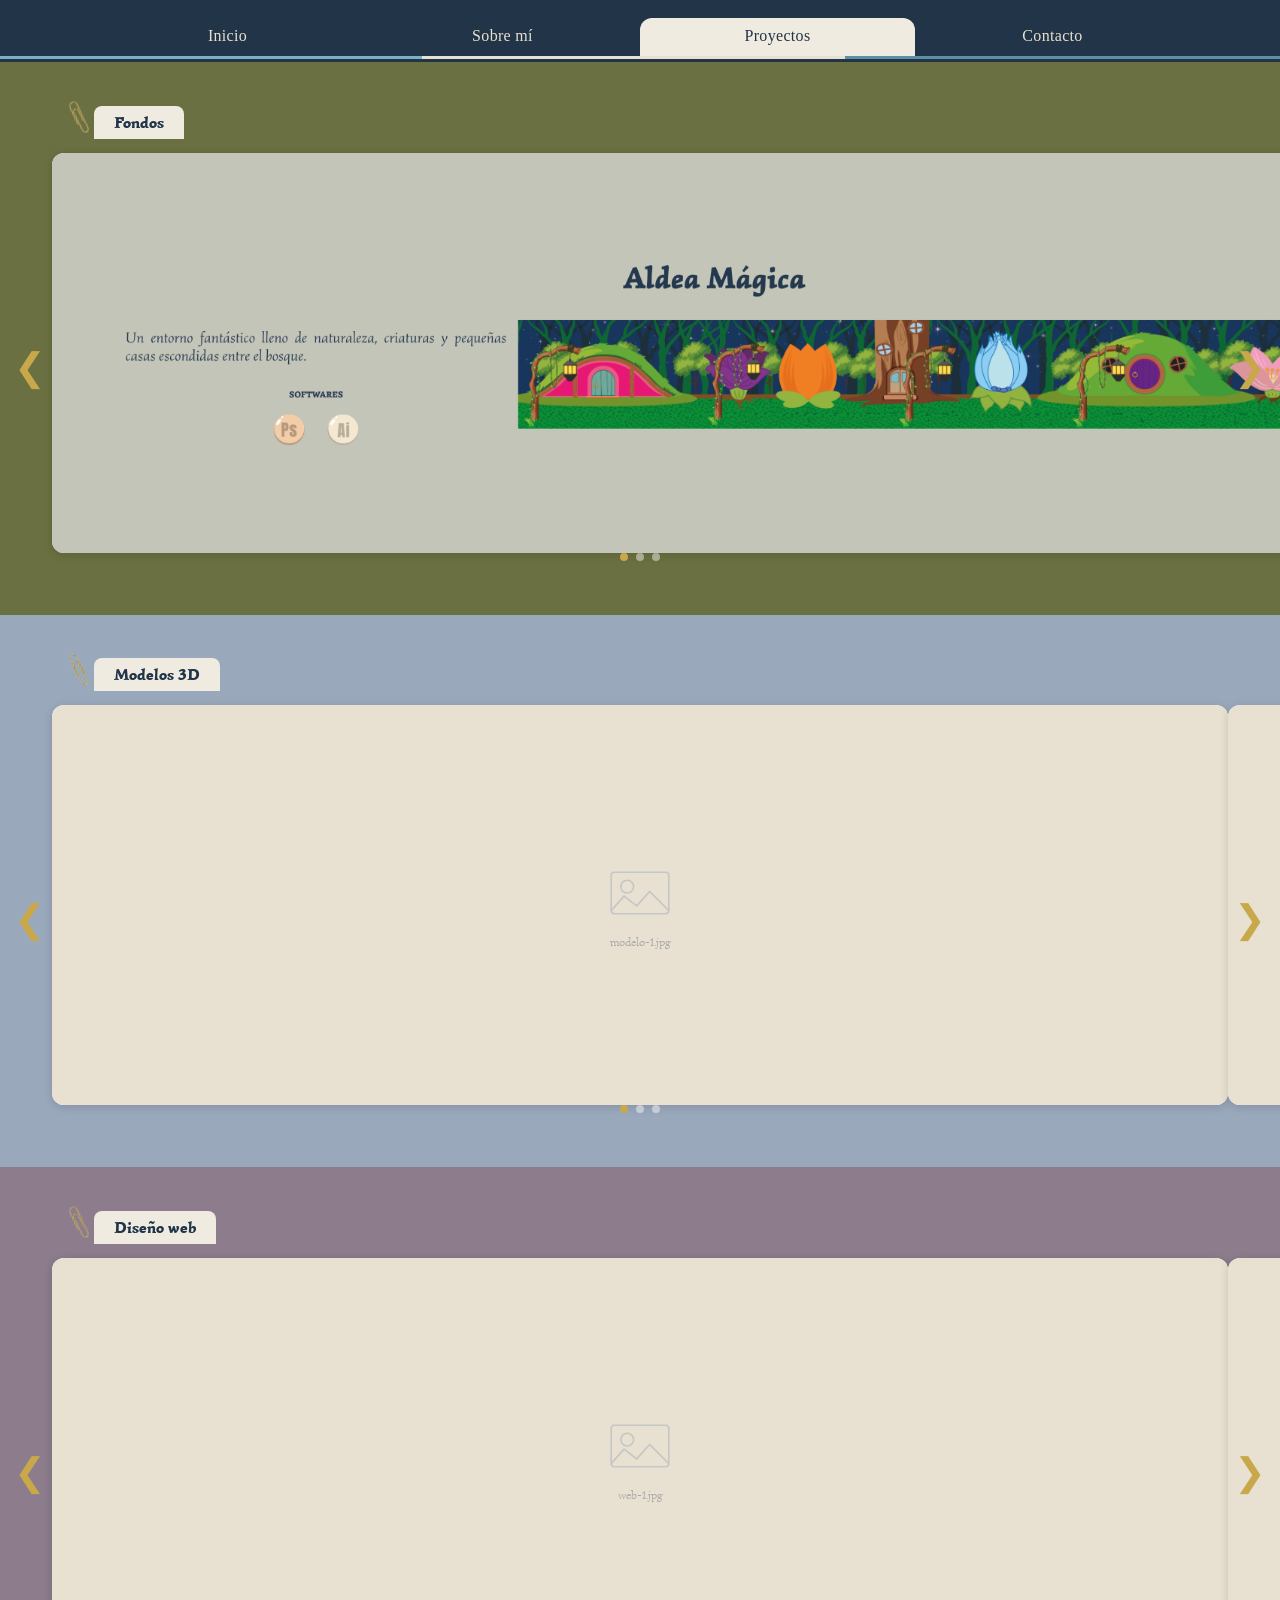
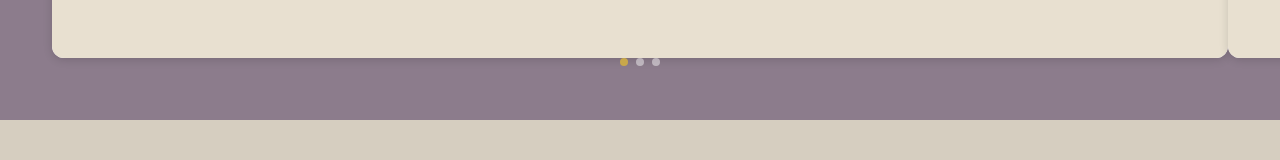
==== proyectos.html @ 46df9095 "portafolio" ====
<!DOCTYPE html>
<html lang="es">

<head>
  <meta charset="UTF-8" />
  <meta name="viewport" content="width=device-width, initial-scale=1.0" />
  <meta name="description" content="Proyectos – Laura Delgado, portafolio multimedia" />
  <title>Proyectos — Portafolio Laura Delgado</title>
  <link rel="stylesheet" href="css/style.css" />
</head>

<body>

  <!-- ====================================================
       NAVEGACIÓN
  ==================================================== -->
  <nav class="site-nav" role="navigation" aria-label="Navegación principal">
    <div class="nav-inner">
      <a href="index.html" class="nav-tab">Inicio</a>
      <a href="sobre-mi.html" class="nav-tab">Sobre mí</a>
      <a href="proyectos.html" class="nav-tab">Proyectos</a>
      <a href="contacto.html" class="nav-tab">Contacto</a>
    </div>
  </nav>
  <div class="nav-underline" aria-hidden="true"></div>

  <!-- ====================================================
       PÁGINA: PROYECTOS
       Wireframe: tres secciones en franjas de color
       (olive / slate / mauve), cada una con carrusel
       de imágenes y botones ❮ ❯ dorados
  ==================================================== -->
  <main class="proyectos-wrapper" aria-label="Proyectos">

    <!-- ════════════════════════════════
         SECCIÓN 1: FONDOS (olive)
    ════════════════════════════════ -->
    <section class="proj-section sec-fondos" aria-labelledby="cat-fondos">

      <div class="proj-header">
        <img src="Imagenes/clip.png" class="proj-clip" alt="" aria-hidden="true">
        <h2 id="cat-fondos" class="proj-tab-label">Fondos</h2>
      </div>

      <!-- Carrusel -->
      <div class="carousel-wrap" data-carousel="fondos" aria-label="Carrusel de fondos">

        <button class="btn-carousel btn-prev" aria-label="Imagen anterior en Fondos">❮</button>

        <div class="carousel-track">
          <!--
            ╔══════════════════════════════════════════════════╗
            ║  REEMPLAZAR IMÁGENES — SECCIÓN FONDOS           ║
            ║  Sustituye cada div.img-placeholder por:        ║
            ║  <img src="img/fondos/fondo-1.jpg"              ║
            ║       alt="Descripción del fondo" />            ║
            ║  Puedes añadir o quitar tarjetas según          ║
            ║  la cantidad de imágenes que tengas.            ║
            ╚══════════════════════════════════════════════════╝
          -->
          <div class="proj-card">
            <img src="Imagenes/fondo1.png" alt="Fondo proyecto 1">
          </div>

          <div class="proj-card">
            <img src="Imagenes/fondo2.png" alt="Fondo proyecto 1">
          </div>

          <div class="proj-card">
            <img src="Imagenes/fondo3.png" alt="Fondo proyecto 1">
          </div>

        </div>

        <button class="btn-carousel btn-next" aria-label="Imagen siguiente en Fondos">❯</button>

        <!-- Puntos indicadores (generados por JS) -->
        <div class="carousel-dots" aria-hidden="true"></div>

      </div>
    </section>

    <!-- ════════════════════════════════
         SECCIÓN 2: MODELOS 3D (slate)
    ════════════════════════════════ -->
    <section class="proj-section sec-modelos" aria-labelledby="cat-modelos">

      <div class="proj-header">
        <img src="Imagenes/clip.png" class="proj-clip" alt="" aria-hidden="true">
        <h2 id="cat-modelos" class="proj-tab-label">Modelos 3D</h2>
      </div>

      <div class="carousel-wrap" data-carousel="modelos" aria-label="Carrusel de modelos 3D">

        <button class="btn-carousel btn-prev" aria-label="Imagen anterior en Modelos 3D">❮</button>

        <div class="carousel-track">
          <!--
            ╔══════════════════════════════════════════════════╗
            ║  REEMPLAZAR IMÁGENES — SECCIÓN MODELOS 3D       ║
            ║  <img src="img/modelos/modelo-1.jpg"            ║
            ║       alt="Modelo 3D 1" />                      ║
            ╚══════════════════════════════════════════════════╝
          -->
          <div class="proj-card">
            <div class="img-placeholder">
              <svg viewBox="0 0 80 60" fill="none">
                <rect x="4" y="4" width="72" height="52" rx="4" stroke="#9aabb8" stroke-width="2" />
                <circle cx="24" cy="22" r="8" stroke="#9aabb8" stroke-width="2" />
                <path d="M4 52 L20 34 L36 46 L52 28 L76 52" stroke="#9aabb8" stroke-width="2" fill="none" />
              </svg>
              <span>modelo-1.jpg</span>
            </div>
          </div>

          <div class="proj-card">
            <div class="img-placeholder">
              <svg viewBox="0 0 80 60" fill="none">
                <rect x="4" y="4" width="72" height="52" rx="4" stroke="#9aabb8" stroke-width="2" />
                <circle cx="24" cy="22" r="8" stroke="#9aabb8" stroke-width="2" />
                <path d="M4 52 L20 34 L36 46 L52 28 L76 52" stroke="#9aabb8" stroke-width="2" fill="none" />
              </svg>
              <span>modelo-2.jpg</span>
            </div>
          </div>

          <div class="proj-card">
            <div class="img-placeholder">
              <svg viewBox="0 0 80 60" fill="none">
                <rect x="4" y="4" width="72" height="52" rx="4" stroke="#9aabb8" stroke-width="2" />
                <circle cx="24" cy="22" r="8" stroke="#9aabb8" stroke-width="2" />
                <path d="M4 52 L20 34 L36 46 L52 28 L76 52" stroke="#9aabb8" stroke-width="2" fill="none" />
              </svg>
              <span>modelo-3.jpg</span>
            </div>
          </div>
        </div>

        <button class="btn-carousel btn-next" aria-label="Imagen siguiente en Modelos 3D">❯</button>
        <div class="carousel-dots" aria-hidden="true"></div>

      </div>
    </section>

    <!-- ════════════════════════════════
         SECCIÓN 3: DISEÑO WEB (mauve)
    ════════════════════════════════ -->
    <section class="proj-section sec-disenio" aria-labelledby="cat-disenio">

      <div class="proj-header">
        <img src="Imagenes/clip.png" class="proj-clip" alt="" aria-hidden="true">
        <h2 id="cat-disenio" class="proj-tab-label">Diseño web</h2>
      </div>

      <div class="carousel-wrap" data-carousel="disenio" aria-label="Carrusel de diseño web">

        <button class="btn-carousel btn-prev" aria-label="Imagen anterior en Diseño web">❮</button>

        <div class="carousel-track">
          <!--
            ╔══════════════════════════════════════════════════╗
            ║  REEMPLAZAR IMÁGENES — SECCIÓN DISEÑO WEB       ║
            ║  <img src="img/disenio/web-1.jpg"               ║
            ║       alt="Proyecto web 1" />                   ║
            ╚══════════════════════════════════════════════════╝
          -->
          <div class="proj-card">
            <div class="img-placeholder">
              <svg viewBox="0 0 80 60" fill="none">
                <rect x="4" y="4" width="72" height="52" rx="4" stroke="#9aabb8" stroke-width="2" />
                <circle cx="24" cy="22" r="8" stroke="#9aabb8" stroke-width="2" />
                <path d="M4 52 L20 34 L36 46 L52 28 L76 52" stroke="#9aabb8" stroke-width="2" fill="none" />
              </svg>
              <span>web-1.jpg</span>
            </div>
          </div>

          <div class="proj-card">
            <div class="img-placeholder">
              <svg viewBox="0 0 80 60" fill="none">
                <rect x="4" y="4" width="72" height="52" rx="4" stroke="#9aabb8" stroke-width="2" />
                <circle cx="24" cy="22" r="8" stroke="#9aabb8" stroke-width="2" />
                <path d="M4 52 L20 34 L36 46 L52 28 L76 52" stroke="#9aabb8" stroke-width="2" fill="none" />
              </svg>
              <span>web-2.jpg</span>
            </div>
          </div>

          <div class="proj-card">
            <div class="img-placeholder">
              <svg viewBox="0 0 80 60" fill="none">
                <rect x="4" y="4" width="72" height="52" rx="4" stroke="#9aabb8" stroke-width="2" />
                <circle cx="24" cy="22" r="8" stroke="#9aabb8" stroke-width="2" />
                <path d="M4 52 L20 34 L36 46 L52 28 L76 52" stroke="#9aabb8" stroke-width="2" fill="none" />
              </svg>
              <span>web-3.jpg</span>
            </div>
          </div>
        </div>

        <button class="btn-carousel btn-next" aria-label="Imagen siguiente en Diseño web">❯</button>
        <div class="carousel-dots" aria-hidden="true"></div>

      </div>
    </section>

  </main>

  <script src="js/main.js"></script>
</body>

</html>
---- css/style.css ----
/* ============================================================
   PORTAFOLIO LAURA DELGADO — style.css
   Paleta: azul marino, teal, crema, olive, slate, mauve, dorado
   Tipografías: Pacifico (display/script) + Simonetta (body)
   ============================================================ */

/* ── GOOGLE FONTS ── */
@import url('https://fonts.googleapis.com/css2?family=Pacifico&family=Simonetta:ital,wght@0,400;0,900;1,400&family=Caveat:wght@600;700&display=swap');


@font-face {
  font-family: 'Adamd';
  src: url('../fonts/Adamd.ttf') format('truetype');
}


/* ── VARIABLES ── */
:root {
  /* Colores principales */
  --navy: #213448;
  --navy-mid: #22345a;
  --teal: #5e8fa3;
  --teal-light: #7aafc3;
  --teal-dark: #3d6e85;
  --cream: #e8e0d0;
  --cream-light: #f0ebe0;
  --beige: #d6cec0;
  --gray-card: #c8c2b8;
  --gray-note: #b0aaa0;

  /* Colores de secciones proyectos */
  --olive: #6b7042;
  --olive-mid: #7a7f50;
  --slate: #8090a8;
  --slate-light: #a8b4c4;
  --slate-bg: #9aa8bc;
  --mauve: #7a6878;
  --mauve-light: #a090a0;
  --mauve-bg: #8c7c8c;

  /* Acento dorado */
  --gold: #c8a84b;
  --gold-light: #dfc060;

  /* Tipografías */
  --font-title: 'Adamd';
  --font-body: 'Simonetta';

  /* Radios y sombras */
  --r-lg: 18px;
  --r-md: 12px;
  --r-sm: 8px;
  --shadow: 0 4px 24px rgba(0, 0, 0, .20);
  --shadow-sm: 0 2px 10px rgba(0, 0, 0, .14);
}

/* ── RESET ── */
*,
*::before,
*::after {
  box-sizing: border-box;
  margin: 0;
  padding: 0;
}

html {
  scroll-behavior: smooth;
}

body {
  font-family: var(--font-body);
  background: var(--navy);
  min-height: 100vh;
  color: var(--navy);
}

/* ── UTILIDADES ── */
.visually-hidden {
  position: absolute;
  width: 1px;
  height: 1px;
  overflow: hidden;
  clip: rect(0, 0, 0, 0);
  white-space: nowrap;
}

/* ============================================================
   BARRA DE NAVEGACIÓN — TABS DE CARPETA
   Presente en todas las páginas
   ============================================================ */
.site-nav {
  position: fixed;
  top: 0;
  left: 0;
  right: 0;
  z-index: 200;
  background: var(--navy);
  height: 56px;
  display: flex;
  align-items: flex-end;
  padding: 0 12px;
}

/* Contenedor de tabs centrado */
.nav-inner {
  width: 100%;
  max-width: 1100px;
  margin: 0 auto;
  display: flex;
  align-items: flex-end;
  height: 100%;
}

/* Cada tab */
.nav-tab {
  font-family: var(--font-title);
  font-size: 1rem;
  text-decoration: none;
  color: var(--cream);
  padding: 9px 26px 11px;
  border-radius: var(--r-md) var(--r-md) 0 0;
  background: transparent;
  transition: background .22s, color .22s;
  letter-spacing: .02em;
  white-space: nowrap;
  flex: 1;
  text-align: center;
  display: block;
}

.nav-tab:hover,
.nav-tab.active {
  background: var(--cream-light);
  color: var(--navy);
}

/* Línea decorativa bajo nav (efecto carpeta) */
.nav-underline {
  position: fixed;
  top: 56px;
  left: 0;
  right: 0;
  height: 3px;
  background: linear-gradient(90deg, var(--teal-light) 33%, var(--cream) 33% 66%, var(--teal) 66%);
  z-index: 199;
}

/* ============================================================
   WRAPPER GENERAL DE PÁGINA
   ============================================================ */
.page-wrapper {
  margin-top: 62px;
  /* nav + underline */
  min-height: calc(100vh - 62px);
  padding: 24px 16px 48px;
}

/* ============================================================
   PLACEHOLDERS DE IMAGEN (reutilizable en todo el sitio)
   ============================================================ */
.img-placeholder {
  background: var(--cream);
  display: flex;
  flex-direction: column;
  align-items: center;
  justify-content: center;
  gap: 10px;
  color: var(--teal-dark);
  font-family: var(--font-body);
  font-size: .75rem;
  text-align: center;
  padding: 12px;
  width: 100%;
  height: 100%;
}

.img-placeholder svg {
  width: 64px;
  height: 64px;
  opacity: .45;
}

.img-placeholder span {
  color: #aaa;
  font-size: .72rem;
}

/* ============================================================
   PÁGINA: INICIO  (index.html)
   ============================================================ */
.inicio-wrapper {
  background: var(--navy);
  display: flex;
  align-items: center;
  justify-content: center;
  padding: 24px 16px 48px;
}

.inicio-card {
  background: #213448;
  border: 3px #213448;
  border-top: none;
  border-radius: 0 0 var(--r-lg) var(--r-lg);
  width: 100%;
  max-width: 1000px;
  min-height: 460px;
  position: relative;
  display: flex;
  flex-direction: column;
  align-items: center;
  justify-content: center;
  padding: 64px 40px 64px;
  overflow: hidden;
}

/* Título principal "Portafolio" */
.inicio-title {
  font-family: var(--font-title);
  font-size: clamp(3.6rem, 10vw, 8rem);
  color: var(--cream);
  text-align: center;
  line-height: 1.05;
  position: relative;
  z-index: 2;
}

.inicio-subtitle {
  font-family: var(--font-body);
  font-weight: 900;
  font-size: clamp(.95rem, 2vw, 1.4rem);
  color: var(--cream);
  letter-spacing: .1em;
  margin-top: 16px;
  position: relative;
  z-index: 2;
}

/* Sello de correo "2026" */
.stamp {
    background: url("../Imagenes/sello.png") center/contain no-repeat;
    width: 120px;
    height: 120px;
    color: transparent;
    transform: translateX(150px);
}

/* Iconos decorativos flotantes en INICIO */
.deco{
    position:absolute;
    pointer-events:none;
    opacity:.75;
}

.deco1{
    top:13%;
    left:7%;
    width:90px;
}

.deco2{
    top:10%;
    left:44%;
    width:90px;
}

.deco3{
    top:10%;
    right:8%;
    width:90px;
}

.deco4{
    bottom:26%;
    left:6%;
    width:90px;
}

.deco5{
    bottom:16%;
    left:10%;
    width:90px;
}

.deco6{
    bottom:16%;
    left:64%;
    width:90px;
}

/* ============================================================
   PÁGINA: SOBRE MÍ  (sobre-mi.html)
   ============================================================ */
.sobre-mi-wrapper {
  background: var(--teal);
  min-height: calc(100vh - 62px);
  padding: 24px 16px 48px;
  margin-top: 62px;
}

.sobre-inner {
  max-width: 920px;
  margin: 0 auto;
  display: flex;
  flex-direction: column;
  gap: 22px;
}

/* -- Tarjeta Bio -- */
.bio-card {
  background: var(--gray-card);
  min-height: 400px;
  border-radius: var(--r-lg);
  padding: 30px 32px 30px;
  position: relative;
  display: grid;
  grid-template-columns: 1fr auto;
  gap: 28px;
  align-items: center;
  box-shadow: var(--shadow-sm);
}

.bio-clip {
  position: absolute;
  top: -20px;
  left: 10px;
  width: 50px;
  height: auto;
  transform: rotate(-12deg);
  z-index: 2;
}

.bio-text h1 {
  font-family: var(--font-body);
  text-align: center;
  font-weight: 400;
  font-size: clamp(1.6rem, 4vw, 2.2rem);
  color: var(--navy);
  line-height: 1.25;
}

.bio-text h1 .name-script {
  font-family: var(--font-title);
  font-size: clamp(1.9rem, 5vw, 2.8rem);
}

.bio-text p {
  margin-top: 14px;
  font-size: clamp(.85rem, 1.4vw, .96rem);
  line-height: 1.7;
  color: var(--navy);
}

/* Polaroid foto */
.polaroid-wrap {
  position: relative;
  display: inline-block;
}

.polaroid {
  background: #fff;
  padding: 10px 10px 34px;
  box-shadow: var(--shadow);
  transform: rotate(3deg);
  border-radius: 2px;
  width: 160px;
}

.polaroid .photo-box {
  width: 140px;
  height: 168px;
  overflow: hidden;
  background: var(--beige);
}

.polaroid .photo-box img {
  width: 100%;
  height: 100%;
  object-fit: cover;
  display: block;
}

/* Clip dorado sobre polaroid */
.polaroid-clip {
  position: absolute;
  top: -20px;
  right: -6px;
  width: 34px;
  transform: rotate(15deg);
  z-index: 10;
}

/* -- Tarjeta Herramientas -- */
.herram-card {
  background: var(--cream-light);
  border-radius: var(--r-lg);
  padding: 32px 28px 40px;
  position: relative;
  box-shadow: var(--shadow-sm);
  min-height: 400px;
}

.herram-clip{
  position: absolute;
  top: -20px;
  left: 10px;
  width: 50px;
  height: auto;
  transform: rotate(-12deg);
  z-index: 2;
}

.herram-title {
  font-family: var(--font-title);
  font-size: clamp(2rem, 5vw, 3rem);
  color: var(--navy);
  text-align: center;
  margin-bottom: 24px;
}

.tools-grid-img{
  width: 100%;
  max-width: 600px; /* ajusta según tu diseño */
  height: auto;
  display: block;
  margin: 0 auto;
}

/* Decoraciones flotantes sobre-mi */
.sobre-deco {
  position: absolute;
  pointer-events: none;
  font-size: 1rem;
}

/* ============================================================
   PÁGINA: PROYECTOS  (proyectos.html)
   ============================================================ */
.proyectos-wrapper {
  background: var(--beige);
  min-height: calc(100vh - 62px);
  margin-top: 62px;
  padding-bottom: 40px;
}

/* Cada sección de categoría */
.proj-section {
  padding-bottom: 20px;
  padding-top: 20px;
}

/* Header de sección (con clip y etiqueta tab) */
.proj-header {
  display: flex;
  align-items: flex-end;
  gap: 0;
  padding: 16px 18px 0;
}

.proj-clip{
  width: 22px;
  height: auto;
  transform: rotate(-12deg);
  margin-left: 50px;
  margin-right: 4px;
  margin-bottom: 2px;
  display: inline-block;
}

.proj-tab-label {
  display: inline-block;
  background: var(--cream-light);
  font-family: var(--font-body);
  font-weight: 900;
  font-size: 1rem;
  color: var(--navy);
  padding: 5px 20px 6px;
  border-radius: var(--r-sm) var(--r-sm) 0 0;
}

/* Fondos: verde oliva */
.sec-fondos {
  background: var(--olive);
}

/* Modelos 3D: azul slate */
.sec-modelos {
  background: var(--slate-bg);
}

/* Diseño web: mauve */
.sec-disenio {
  background: var(--mauve-bg);
}

/* Carrusel */
.carousel-wrap {
  position: relative;
  padding: 14px 52px 24px;
  overflow: hidden;
}

.carousel-track {
  display: flex;
  gap: 0;
  transition: transform .4s cubic-bezier(.4, 0, .2, 1);
}

.proj-card {
  min-width: 100%;
  height: 400px;
  background: #fff;
  border-radius: var(--r-md);
  overflow: hidden;
  box-shadow: var(--shadow-sm);
  display: flex;
  align-items: center;
  justify-content: center;
  flex-shrink: 0;
}

.proj-card img {
  width: 100%;
  height: 100%;
  object-fit: cover;
  display: block;
}

/* Botones del carrusel */
.btn-carousel {
  position: absolute;
  top: 50%;
  transform: translateY(-50%);
  background: transparent;
  border: none;
  cursor: pointer;
  font-family: var(--font-title);
  font-size: 2.4rem;
  color: var(--gold);
  padding: 4px 8px;
  line-height: 1;
  z-index: 5;
  transition: transform .15s, color .15s;
}

.btn-carousel:hover {
  color: var(--gold-light);
  transform: translateY(-50%) scale(1.15);
}

.btn-prev {
  left: 6px;
}

.btn-next {
  right: 6px;
}

/* Puntos indicadores del carrusel */
.carousel-dots {
  display: flex;
  justify-content: center;
  gap: 8px;
  padding: 0 0 10px;
}

.dot {
  width: 8px;
  height: 8px;
  border-radius: 50%;
  background: rgba(255, 255, 255, .45);
  border: none;
  cursor: pointer;
  transition: background .2s;
  padding: 0;
}

.dot.active {
  background: var(--gold);
}

/* ============================================================
   PÁGINA: CONTACTO  (contacto.html)
   ============================================================ */
.contacto-wrapper {
  background: var(--teal);
  min-height: calc(100vh - 62px);
  margin-top: 62px;
  padding: 24px 16px 48px;
  display: flex;
  align-items: flex-start;
  justify-content: center;
}

.contact-outer {
  width: 100%;
  max-width: 960px;
}

/* Tarjeta principal (fondo gris claro, como papel) */
.contact-card {
  background: var(--gray-card);
  border-radius: var(--r-lg);
  padding: 32px 36px 40px;
  position: relative;
  box-shadow: var(--shadow);
  overflow: visible;
}


/* Fila iconos decorativos en header del card */
.contact-deco-row{
  display: flex;
  gap: 10px;
  align-items: center;
  justify-content: center;
}

.contact-icon{
  width: 40px;
  height: auto;
  display: block;
}

.contact-title {
  font-family: var(--font-title);
  font-size: clamp(1.8rem, 4vw, 2.8rem);
  color: var(--navy);
  text-align: center;
  margin-bottom: 30px;
}

/* Layout de dos columnas: info | form */
.contact-body {
  display: grid;
  grid-template-columns: 1fr 1.3fr;
  gap: 36px;
  align-items: start;
}

/* --- Info de contacto --- */
.contact-info {
  display: flex;
  flex-direction: column;
  gap: 28px;
}

.contact-info-row {
  display: flex;
  align-items: center;
  gap: 18px;
}

.contact-info-icon img {
  width: 60px;
  height: 60px;
  flex-shrink: 0;
  display: flex;
  align-items: center;
  justify-content: center;
}

.contact-info-icon svg {
  width: 44px;
  height: 44px;
}

.contact-info-text {
  font-family: var(--font-body);
  font-weight: 900;
  font-size: clamp(.88rem, 1.5vw, 1rem);
  color: var(--navy);
  word-break: break-all;
}

/* --- Formulario --- */
.contact-form {
  background: var(--teal-dark);
  border-radius: var(--r-md);
  padding: 24px 22px 28px;
  position: relative;
}

/* Puntos dorados del formulario */
.form-dot {
  position: absolute;
  width: 24px;
  height: 24px;
  background: radial-gradient(circle at 35% 35%, var(--gold-light), var(--gold));
  border-radius: 50%;
  box-shadow: 0 2px 8px rgba(0, 0, 0, .28);
}

.form-dot-tr {
  top: -12px;
  right: -10px;
}

.form-dot-bl {
  bottom: -12px;
  left: 24px;
}

.form-group {
  margin-bottom: 14px;
  display: flex;
  flex-direction: column;
  gap: 5px;
}

.form-group label {
  font-family: var(--font-body);
  font-weight: 900;
  font-size: .9rem;
  color: var(--navy);
}

.form-group input,
.form-group textarea {
  background: var(--cream-light);
  border: none;
  border-radius: var(--r-sm);
  padding: 9px 12px;
  font-family: var(--font-body);
  font-size: .9rem;
  color: var(--navy);
  outline: none;
  transition: box-shadow .2s;
  resize: none;
}

.form-group input:focus,
.form-group textarea:focus {
  box-shadow: 0 0 0 2px var(--gold);
}

.form-group textarea {
  height: 94px;
}

.btn-enviar{
  background: transparent;
  border: none;
  padding: 0;
  cursor: pointer;
  margin: 10px auto 0;
  display: block;
  transition: transform .2s ease;
}

.btn-enviar-img{
  width: 90px;
  height: auto;
  display: block;
}

.btn-enviar:hover{
  transform: scale(1.05);
}

/* ============================================================
   RESPONSIVE
   ============================================================ */
@media (max-width: 700px) {
  .nav-tab {
    font-size: .78rem;
    padding: 7px 8px 9px;
  }

  /* Sobre mí */
  .bio-card {
    grid-template-columns: 1fr;
  }

  .polaroid {
    margin: 0 auto;
    transform: rotate(1deg);
  }

  /* Contacto */
  .contact-body {
    grid-template-columns: 1fr;
  }

  .contact-card {
    padding: 28px 20px 32px;
  }

  /* Carrusel */
  .carousel-wrap {
    padding: 12px 40px 20px;
  }

  .proj-card {
    height: 200px;
  }
}

@media (max-width: 420px) {
  .inicio-title {
    font-size: 3rem;
  }

  .stamp {
    top: 16px;
    right: 12px;
  }

  .nav-tab {
    font-size: .7rem;
    padding: 6px 6px 8px;
  }
}

/* ============================================================
   ANIMACIÓN DE ENTRADA (fade-in al cargar página)
   ============================================================ */
@keyframes fadeInUp {
  from {
    opacity: 0;
    transform: translateY(18px);
  }

  to {
    opacity: 1;
    transform: translateY(0);
  }
}

.fade-in {
  animation: fadeInUp .5s ease both;
}

.fade-in-2 {
  animation: fadeInUp .5s .12s ease both;
}

.fade-in-3 {
  animation: fadeInUp .5s .24s ease both;
}
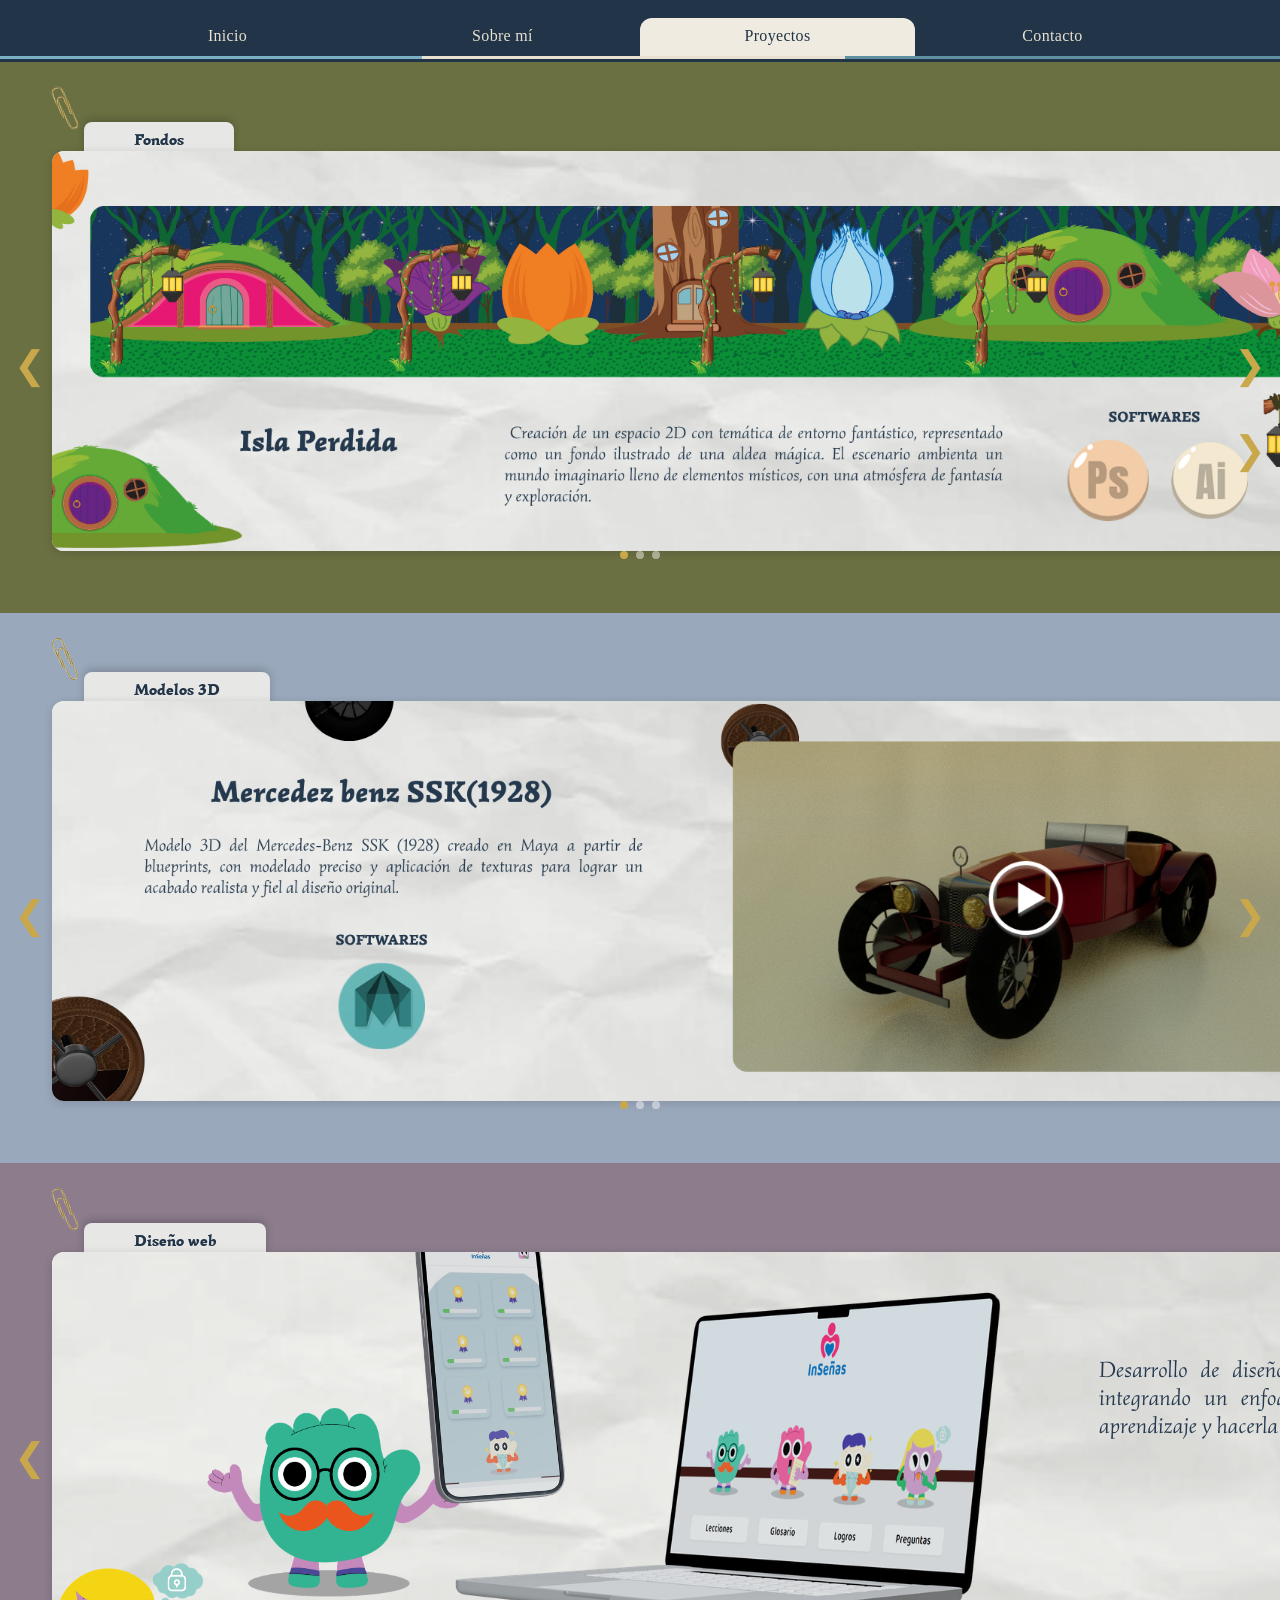
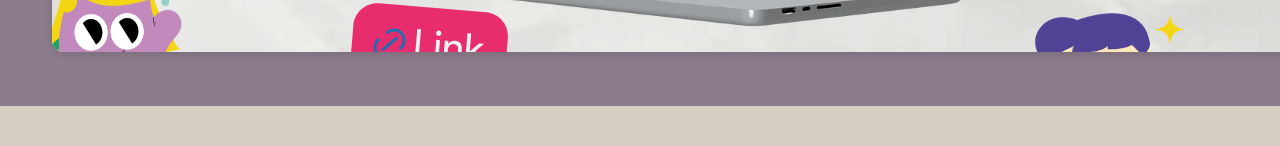
==== commit 486c149f: "portafolio" ====
--- a/proyectos.html
+++ b/proyectos.html
@@ -8,6 +8,7 @@
   <title>Proyectos — Portafolio Laura Delgado</title>
   <link rel="stylesheet" href="css/style.css" />
 </head>
+
 
 <body>
 
@@ -103,37 +104,18 @@
             ╚══════════════════════════════════════════════════╝
           -->
           <div class="proj-card">
-            <div class="img-placeholder">
-              <svg viewBox="0 0 80 60" fill="none">
-                <rect x="4" y="4" width="72" height="52" rx="4" stroke="#9aabb8" stroke-width="2" />
-                <circle cx="24" cy="22" r="8" stroke="#9aabb8" stroke-width="2" />
-                <path d="M4 52 L20 34 L36 46 L52 28 L76 52" stroke="#9aabb8" stroke-width="2" fill="none" />
-              </svg>
-              <span>modelo-1.jpg</span>
-            </div>
+            <img src="Imagenes/fondo4.png" alt="Fondo proyecto 1" data-video="videos/video1.mp4">
+          </div>
+
+
+          <div class="proj-card">
+            <img src="Imagenes/fondo5.png" alt="Fondo proyecto 1">
           </div>
 
           <div class="proj-card">
-            <div class="img-placeholder">
-              <svg viewBox="0 0 80 60" fill="none">
-                <rect x="4" y="4" width="72" height="52" rx="4" stroke="#9aabb8" stroke-width="2" />
-                <circle cx="24" cy="22" r="8" stroke="#9aabb8" stroke-width="2" />
-                <path d="M4 52 L20 34 L36 46 L52 28 L76 52" stroke="#9aabb8" stroke-width="2" fill="none" />
-              </svg>
-              <span>modelo-2.jpg</span>
-            </div>
+            <img src="Imagenes/fondo6.png" alt="Fondo proyecto 1">
           </div>
 
-          <div class="proj-card">
-            <div class="img-placeholder">
-              <svg viewBox="0 0 80 60" fill="none">
-                <rect x="4" y="4" width="72" height="52" rx="4" stroke="#9aabb8" stroke-width="2" />
-                <circle cx="24" cy="22" r="8" stroke="#9aabb8" stroke-width="2" />
-                <path d="M4 52 L20 34 L36 46 L52 28 L76 52" stroke="#9aabb8" stroke-width="2" fill="none" />
-              </svg>
-              <span>modelo-3.jpg</span>
-            </div>
-          </div>
         </div>
 
         <button class="btn-carousel btn-next" aria-label="Imagen siguiente en Modelos 3D">❯</button>
@@ -164,49 +146,52 @@
             ║       alt="Proyecto web 1" />                   ║
             ╚══════════════════════════════════════════════════╝
           -->
+
           <div class="proj-card">
-            <div class="img-placeholder">
-              <svg viewBox="0 0 80 60" fill="none">
-                <rect x="4" y="4" width="72" height="52" rx="4" stroke="#9aabb8" stroke-width="2" />
-                <circle cx="24" cy="22" r="8" stroke="#9aabb8" stroke-width="2" />
-                <path d="M4 52 L20 34 L36 46 L52 28 L76 52" stroke="#9aabb8" stroke-width="2" fill="none" />
-              </svg>
-              <span>web-1.jpg</span>
-            </div>
+            <a href="https://danielmontanoztm.github.io/aprendizajelsc/Index.html" target="_blank">
+              <img src="Imagenes/fondo7.png" alt="Fondo proyecto 1">
+            </a>
+          </div>
+
+
+          <div class="proj-card">
+            <img src="Imagenes/fondo5.png" alt="Fondo proyecto 1">
           </div>
 
           <div class="proj-card">
-            <div class="img-placeholder">
-              <svg viewBox="0 0 80 60" fill="none">
-                <rect x="4" y="4" width="72" height="52" rx="4" stroke="#9aabb8" stroke-width="2" />
-                <circle cx="24" cy="22" r="8" stroke="#9aabb8" stroke-width="2" />
-                <path d="M4 52 L20 34 L36 46 L52 28 L76 52" stroke="#9aabb8" stroke-width="2" fill="none" />
-              </svg>
-              <span>web-2.jpg</span>
-            </div>
+            <img src="Imagenes/fondo6.png" alt="Fondo proyecto 1">
           </div>
 
-          <div class="proj-card">
-            <div class="img-placeholder">
-              <svg viewBox="0 0 80 60" fill="none">
-                <rect x="4" y="4" width="72" height="52" rx="4" stroke="#9aabb8" stroke-width="2" />
-                <circle cx="24" cy="22" r="8" stroke="#9aabb8" stroke-width="2" />
-                <path d="M4 52 L20 34 L36 46 L52 28 L76 52" stroke="#9aabb8" stroke-width="2" fill="none" />
-              </svg>
-              <span>web-3.jpg</span>
-            </div>
-          </div>
         </div>
 
-        <button class="btn-carousel btn-next" aria-label="Imagen siguiente en Diseño web">❯</button>
-        <div class="carousel-dots" aria-hidden="true"></div>
+      </div>
+
+      <button class="btn-carousel btn-next" aria-label="Imagen siguiente en Diseño web">❯</button>
+      <div class="carousel-dots" aria-hidden="true"></div>
 
       </div>
     </section>
 
+
+
   </main>
 
+  <!-- 🔽 AQUÍ VA EL MODAL DEL VIDEO -->
+  <div id="videoModal" class="video-modal">
+    <div class="video-content">
+      <span class="close">&times;</span>
+
+      <video id="modalVideo" controls>
+        <source src="" type="video/mp4">
+      </video>
+
+    </div>
+  </div>
+
   <script src="js/main.js"></script>
+
+
+
 </body>
 
 </html>
--- a/css/style.css
+++ b/css/style.css
@@ -453,11 +453,11 @@
   display: flex;
   align-items: flex-end;
   gap: 0;
-  padding: 16px 18px 0;
+  padding: 1px 18px -10px;
 }
 
 .proj-clip{
-  width: 22px;
+  width: 30px;
   height: auto;
   transform: rotate(-12deg);
   margin-left: 50px;
@@ -468,13 +468,20 @@
 
 .proj-tab-label {
   display: inline-block;
-  background: var(--cream-light);
+  background: #e7e7e5;
   font-family: var(--font-body);
   font-weight: 900;
   font-size: 1rem;
-  color: var(--navy);
-  padding: 5px 20px 6px;
+  color: var(--cr);
+
+  padding: 6px 50px 7px;
   border-radius: var(--r-sm) var(--r-sm) 0 0;
+
+  box-shadow: 0 -3px 8px rgba(0,0,0,0.18);
+
+  transform: translateY(20px); /* ❌ quita el 2px */
+
+  border-bottom: none; /* ❌ elimina el borde gigante */
 }
 
 /* Fondos: verde oliva */
@@ -578,6 +585,33 @@
   background: var(--gold);
 }
 
+.video-modal {
+  position: fixed;
+  inset: 0;
+  background: rgba(0,0,0,0.85);
+
+  display: none;
+  justify-content: center;
+  align-items: center;
+
+  z-index: 99999;
+}
+
+.video-modal.show {
+  display: flex;
+}
+
+.video-content {
+  position: relative;
+  width: 70%;
+  max-width: 900px;
+}
+
+.video-content video {
+  width: 100%;
+  border-radius: 10px;
+}
+
 /* ============================================================
    PÁGINA: CONTACTO  (contacto.html)
    ============================================================ */
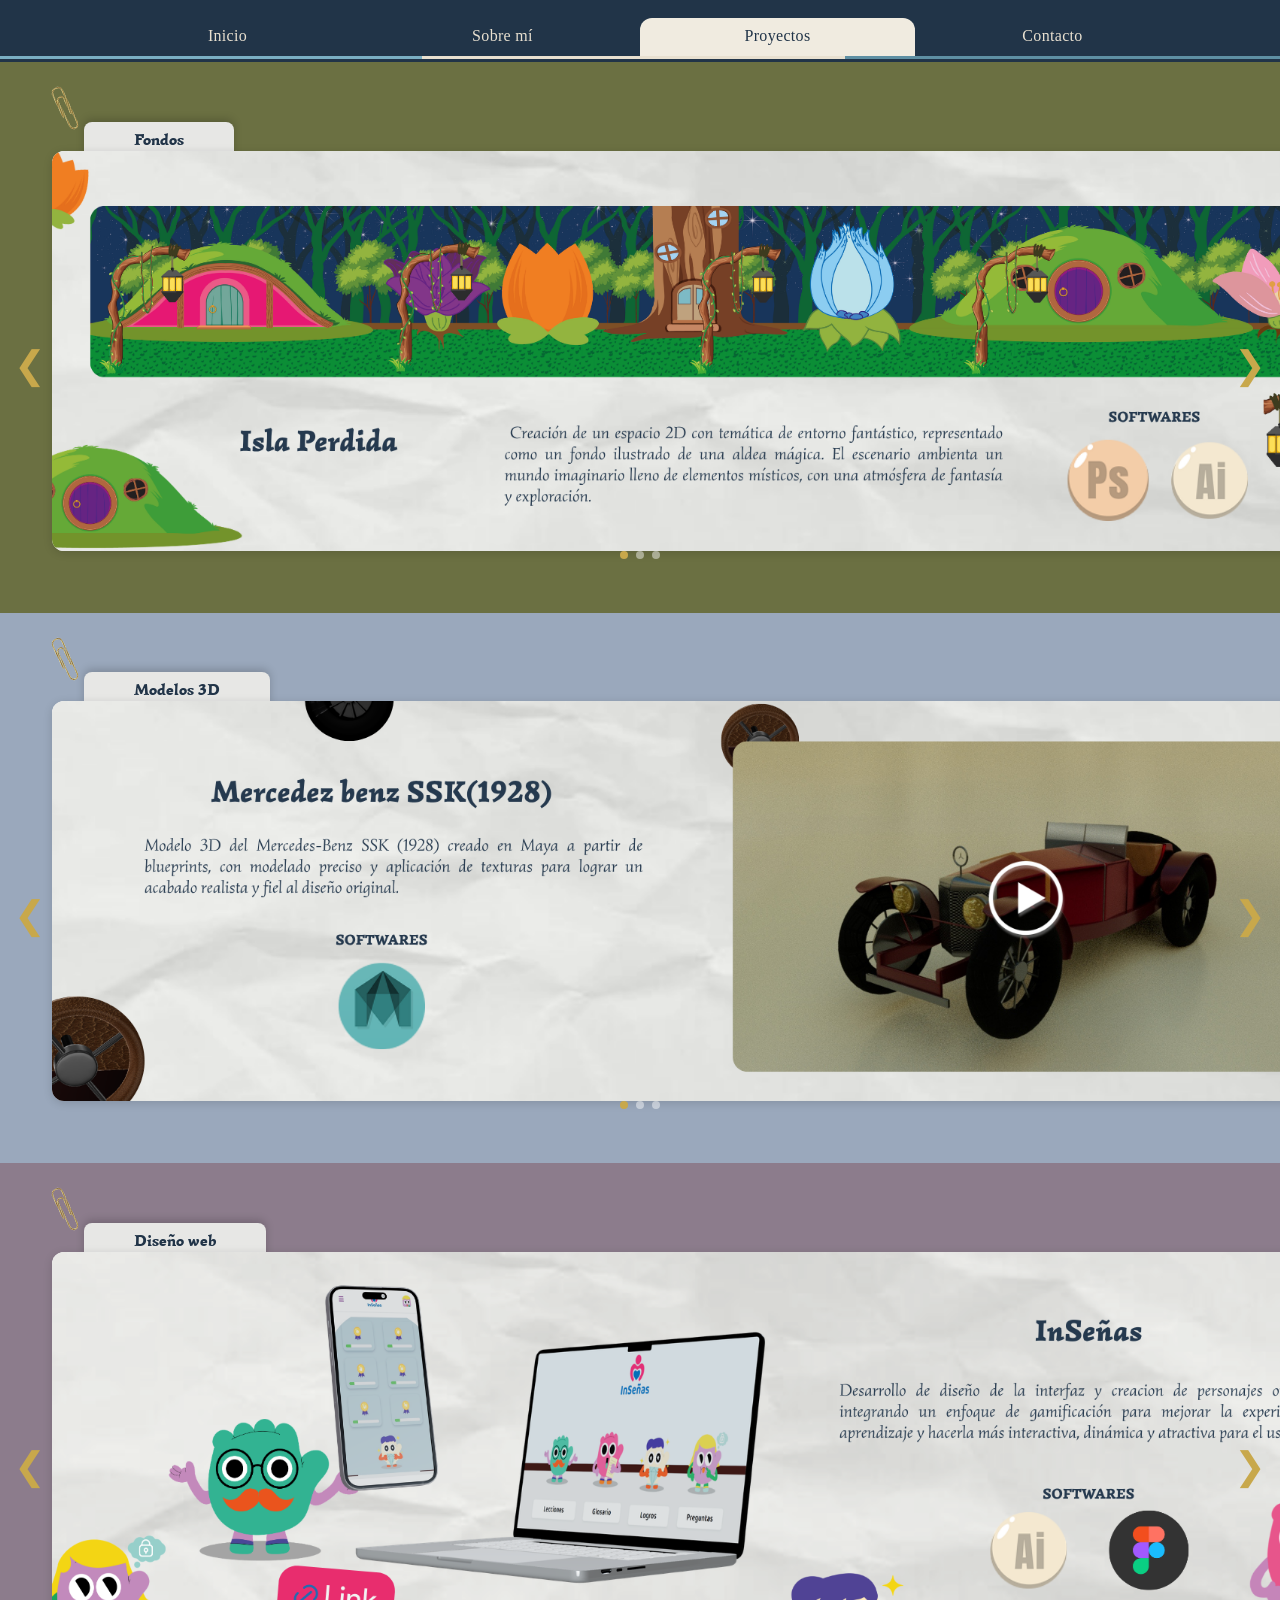
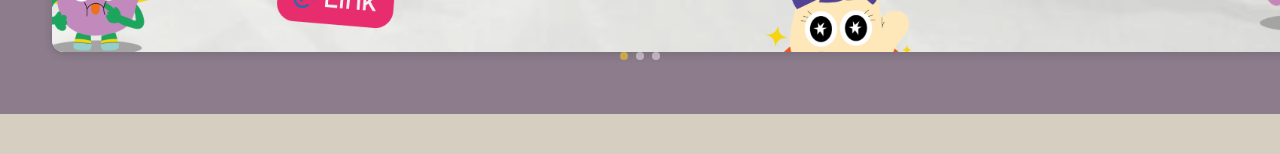
==== commit 3ac6c495: "portafolio" ====
--- a/proyectos.html
+++ b/proyectos.html
@@ -147,27 +147,23 @@
             ╚══════════════════════════════════════════════════╝
           -->
 
-          <div class="proj-card">
-            <a href="https://danielmontanoztm.github.io/aprendizajelsc/Index.html" target="_blank">
-              <img src="Imagenes/fondo7.png" alt="Fondo proyecto 1">
-            </a>
-          </div>
-
-
-          <div class="proj-card">
-            <img src="Imagenes/fondo5.png" alt="Fondo proyecto 1">
+          <div class="proj-card"
+            onclick="window.open('https://danielmontanoztm.github.io/aprendizajelsc/Index.html', '_blank')">
+            <img src="Imagenes/fondo7.png" alt="Fondo proyecto 1">
           </div>
 
           <div class="proj-card">
-            <img src="Imagenes/fondo6.png" alt="Fondo proyecto 1">
+            <img src="Imagenes/fondo8.png" alt="Fondo proyecto 1">
+          </div>
+
+          <div class="proj-card">
+            <img src="Imagenes/fondo9.png" alt="Fondo proyecto 1">
           </div>
 
         </div>
 
-      </div>
-
-      <button class="btn-carousel btn-next" aria-label="Imagen siguiente en Diseño web">❯</button>
-      <div class="carousel-dots" aria-hidden="true"></div>
+        <button class="btn-carousel btn-next" aria-label="Imagen siguiente en Modelos 3D">❯</button>
+        <div class="carousel-dots" aria-hidden="true"></div>
 
       </div>
     </section>
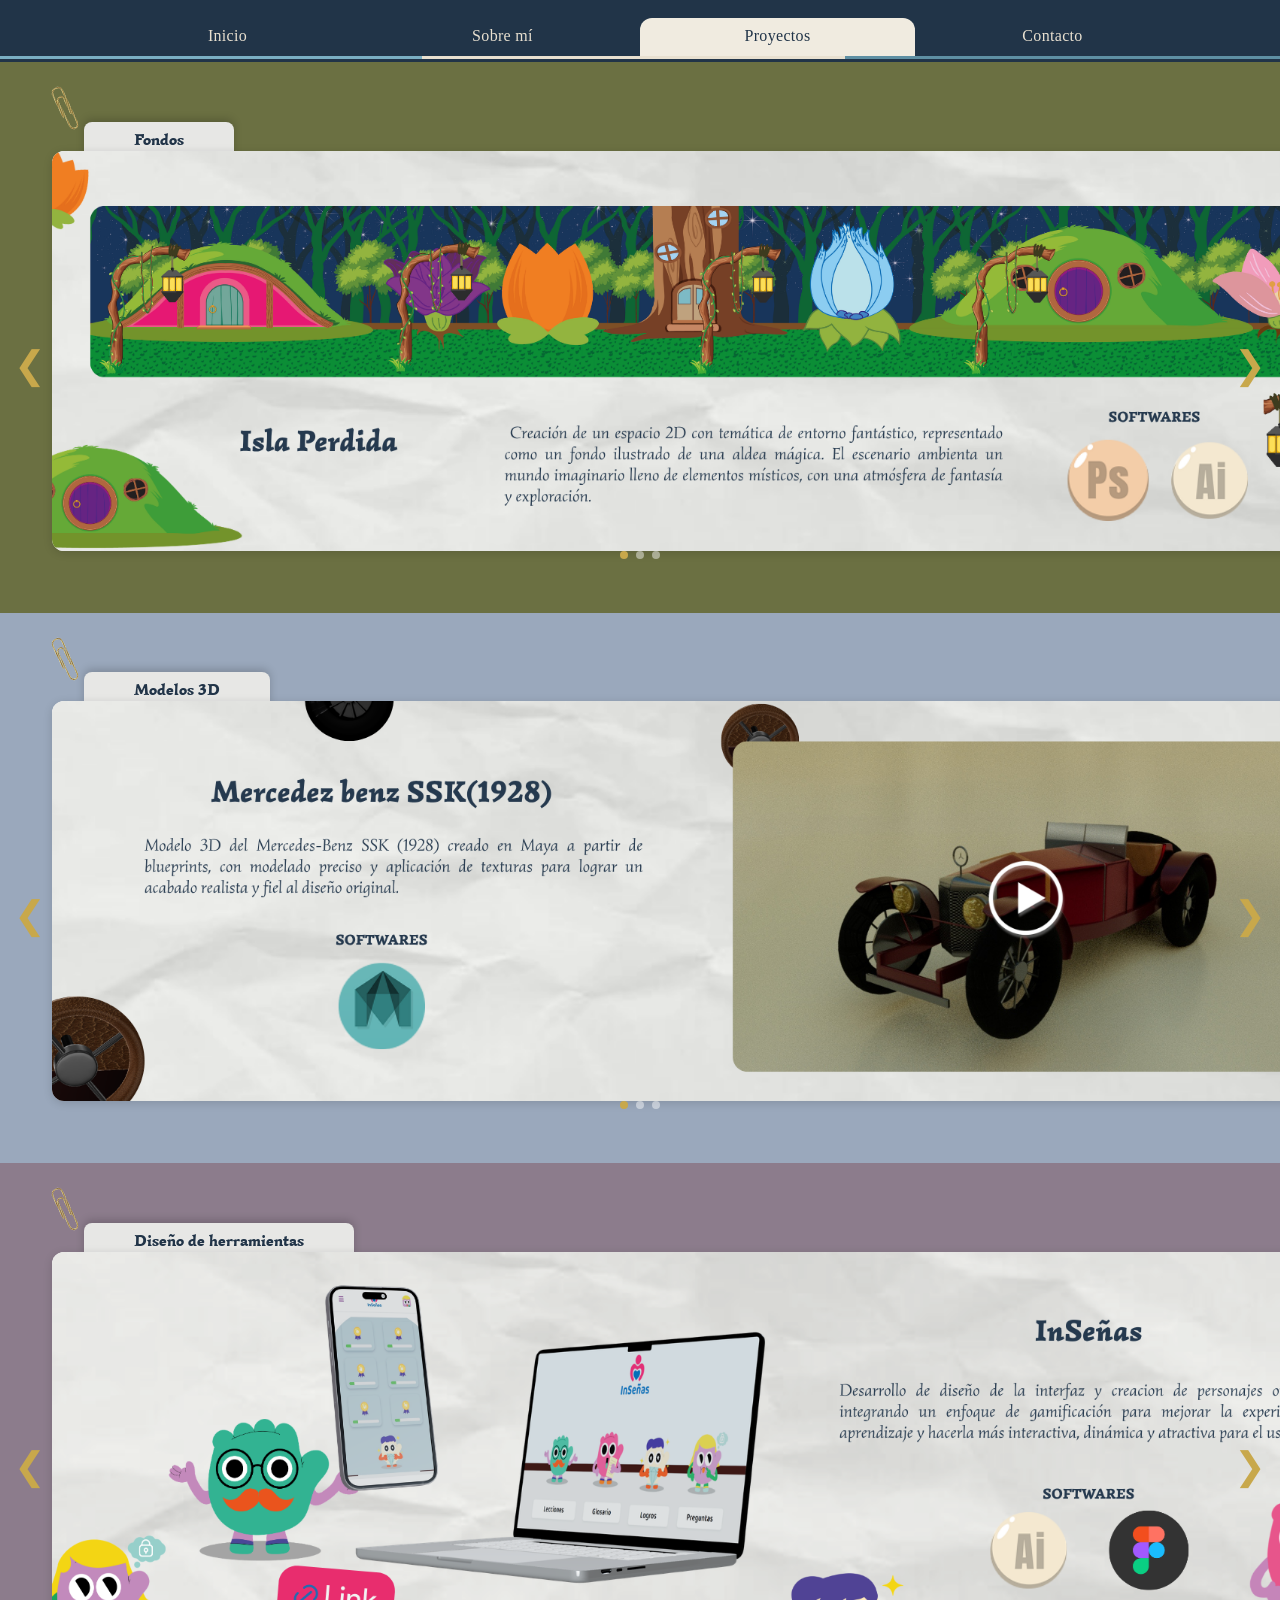
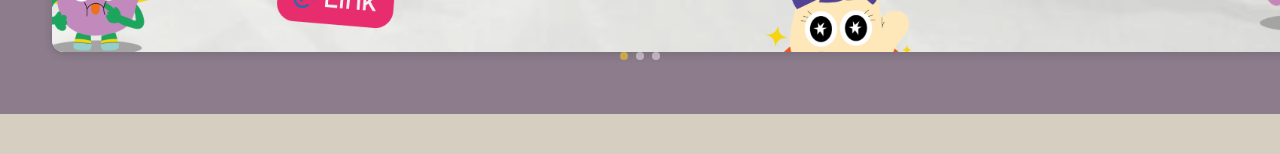
==== commit 936c1799: "portafolio" ====
--- a/proyectos.html
+++ b/proyectos.html
@@ -131,7 +131,7 @@
 
       <div class="proj-header">
         <img src="Imagenes/clip.png" class="proj-clip" alt="" aria-hidden="true">
-        <h2 id="cat-disenio" class="proj-tab-label">Diseño web</h2>
+        <h2 id="cat-disenio" class="proj-tab-label">Diseño de herramientas</h2>
       </div>
 
       <div class="carousel-wrap" data-carousel="disenio" aria-label="Carrusel de diseño web">
